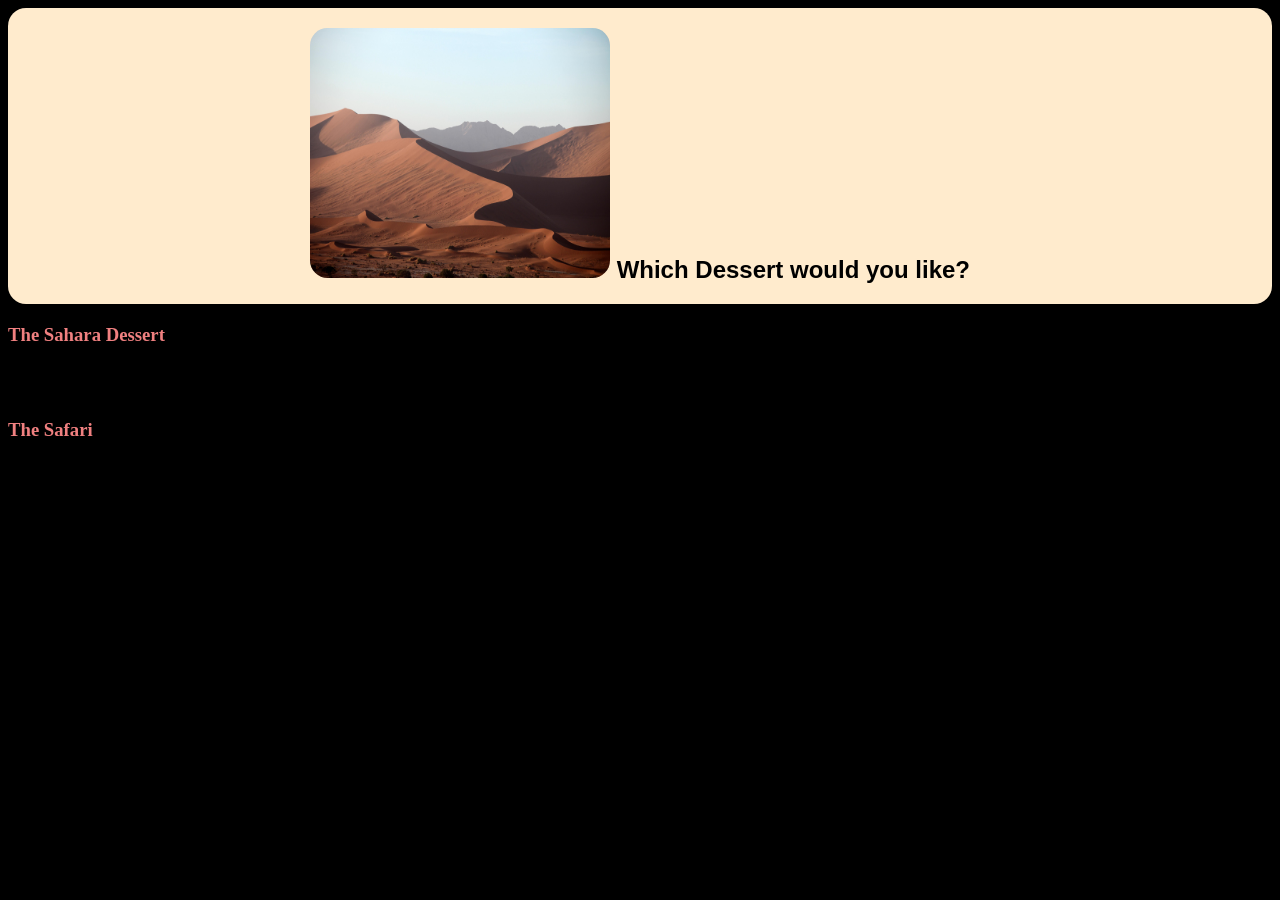
==== Deserts.html @ b305aa7f "Add files via upload" ====
<head>
    <link rel="stylesheet" href="Text color.css">
  </head>
<body>
  <h2>
    <b>
    <img src="images/TheSahara.jpg">
    Which Dessert would you like?
  </b>
</h2>
  
  <h3>The Sahara Dessert</h3><br><br>
  <h3>The Safari</h3><br><br>

</body>
---- Text color.css ----
h1{
color: whitesmoke;
padding: 20px;
border: 0.5px solid aliceblue;
text-align: center;
font-family: Arial, Helvetica, sans-serif;
}

body{
    color: black;
    background-color: black;
    border-radius: 20px;
}



h3{
    display: flex;
    flex-direction: column;
    justify-content: space-evenly;
    color: lightcoral;
}

img{
    justify-content: space-evenly;
    height: 250px;
        width: 300px;
        border-radius: 17.5px;
    }

    h2{color: rgb(0, 0, 0);
        padding: 20px;
        text-align: center;
        background-color: blanchedalmond;
        border-radius: 18px;
        font-family: Arial, Helvetica, sans-serif;
    
}

img a:hover{
    background-color: rgb(255, 241, 115);
    color: darkgoldenrod;
  }
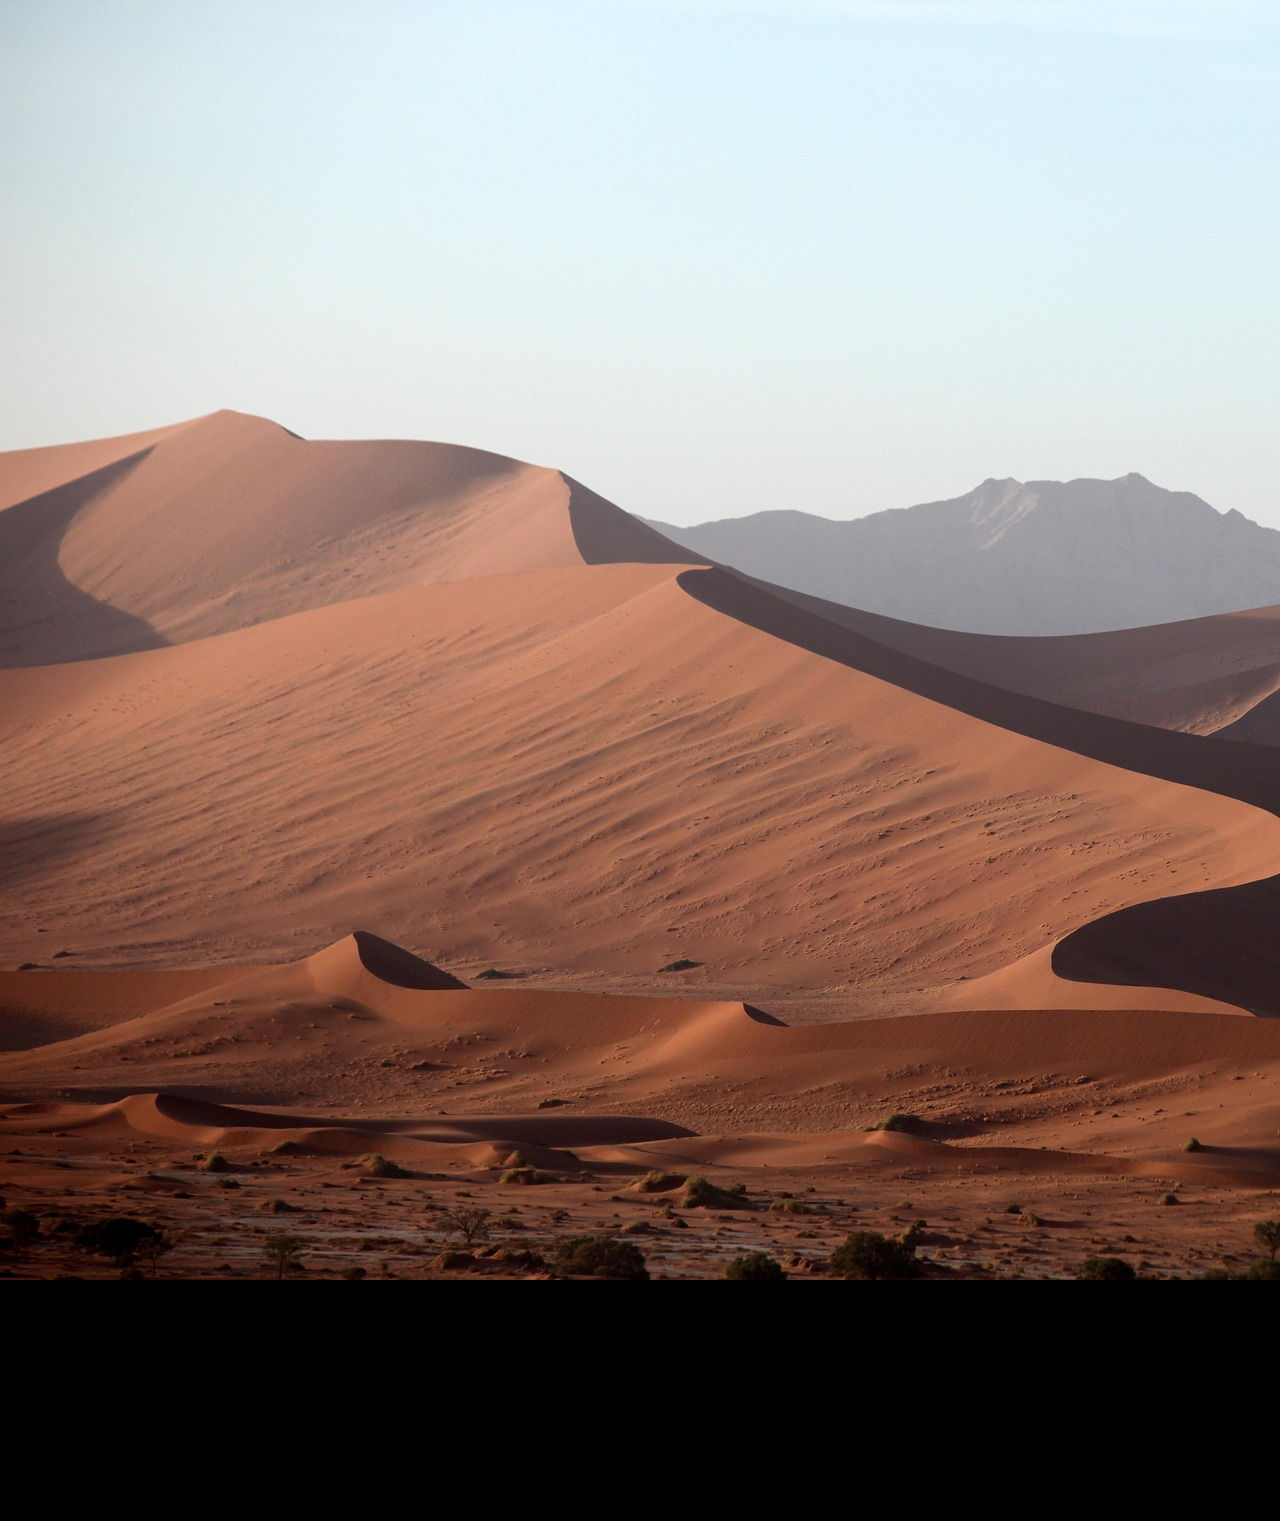
==== commit 3dbaaeed: "Add files via upload" ====
--- a/Deserts.html
+++ b/Deserts.html
@@ -1,5 +1,5 @@
 <head>
-    <link rel="stylesheet" href="Text color.css">
+    <link rel="stylesheet" href="styles.css">
   </head>
 <body>
   <h2>
--- a/styles.css
+++ b/styles.css
@@ -0,0 +1,144 @@
+body, html {
+  height: 130%;
+  margin: 0;
+  font-family: Arial, Helvetica, sans-serif;
+  background-color: black;
+}
+
+.hero-image {
+  background-image: linear-gradient(rgba(0, 0, 0, 0.5), rgba(0, 0, 0, 0.5)), url("images/Marufscamel.jpg");
+  height: 50%;
+  background-position: center;
+  background-repeat: no-repeat;
+  background-size: cover;
+  position: relative;
+}
+
+.hero-text {
+  text-align: center;
+  position: absolute;
+  top: 50%;
+  left: 50%;
+  transform: translate(-50%, -50%);
+  color: white;
+}
+
+.hero-text button {
+  border: none;
+  outline: 0;
+  display: inline-block;
+  padding: 10px 25px;
+  color: rgb(0, 0, 0);
+  background-color: #ff0000;
+  text-align: center;
+  cursor: pointer;
+}
+
+.hero-text button:hover {
+  background-color: #555;
+  color: white;
+}
+
+.container{
+display: flex;
+  flex-direction: row;
+padding: 20px;
+height: 50%;
+gap: 50px;
+}
+
+.menu{
+background-color: goldenrod;
+padding: 20px;
+width: 30%;
+border-radius: 15px;
+box-shadow: 0 4px 10px rgba(0, 0, 0, 0.15);
+}
+
+.content{
+display: flex;
+flex-direction: row;
+  order: 2;
+  color: aliceblue;
+background-color: darkred;
+padding: 50px;
+width: 70%;
+gap: 75px;
+}
+
+link{
+  color: darkred;
+  background-color: darkred;
+  border: 20px solid red;
+}
+
+
+.flip-card {
+  background-color: transparent;
+  width: 250px;
+  height: 300px;
+  border-radius: 10px;
+  perspective: 1000px; 
+}
+
+
+.flip-card-inner {
+  position: relative;
+  width: 100%;
+  height: 100%;
+  border-radius: 10px;
+  text-align: center;
+  transition: transform 0.8s;
+  transform-style: preserve-3d;
+}
+
+
+.flip-card:hover .flip-card-inner {
+  transform: rotateY(180deg);
+}
+
+/* Position the front and back side */
+.flip-card-front, .flip-card-back {
+  position: absolute;
+  width: 100%;
+  height: 100%;
+  border-radius: 10px;
+  -webkit-backface-visibility: hidden; 
+  backface-visibility: hidden;
+}
+
+
+.flip-card-front {
+  background-color: #bbb;
+  color: black;
+  border-radius: 10px;
+}
+
+.flip-card-back {
+  background-color: rgb(255, 242, 123);
+  color: rgb(92, 0, 0);
+  transform: rotateY(180deg);
+}
+
+.menu a{
+  display: block;
+  color: rgb(255, 114, 114);
+  text-decoration: none;
+  padding: 12px;
+  margin-bottom: 10px;
+  border-radius: 8px;
+  background-color:#3b0000;
+  transition: 0.3s;
+}
+
+.menu a:hover{
+  background-color: rgb(255, 241, 115);
+  color: darkgoldenrod;
+}
+
+footer {
+  text-align: center;
+  padding: 3px;
+  background-color: DarkSalmon;
+  color: white;
+}
